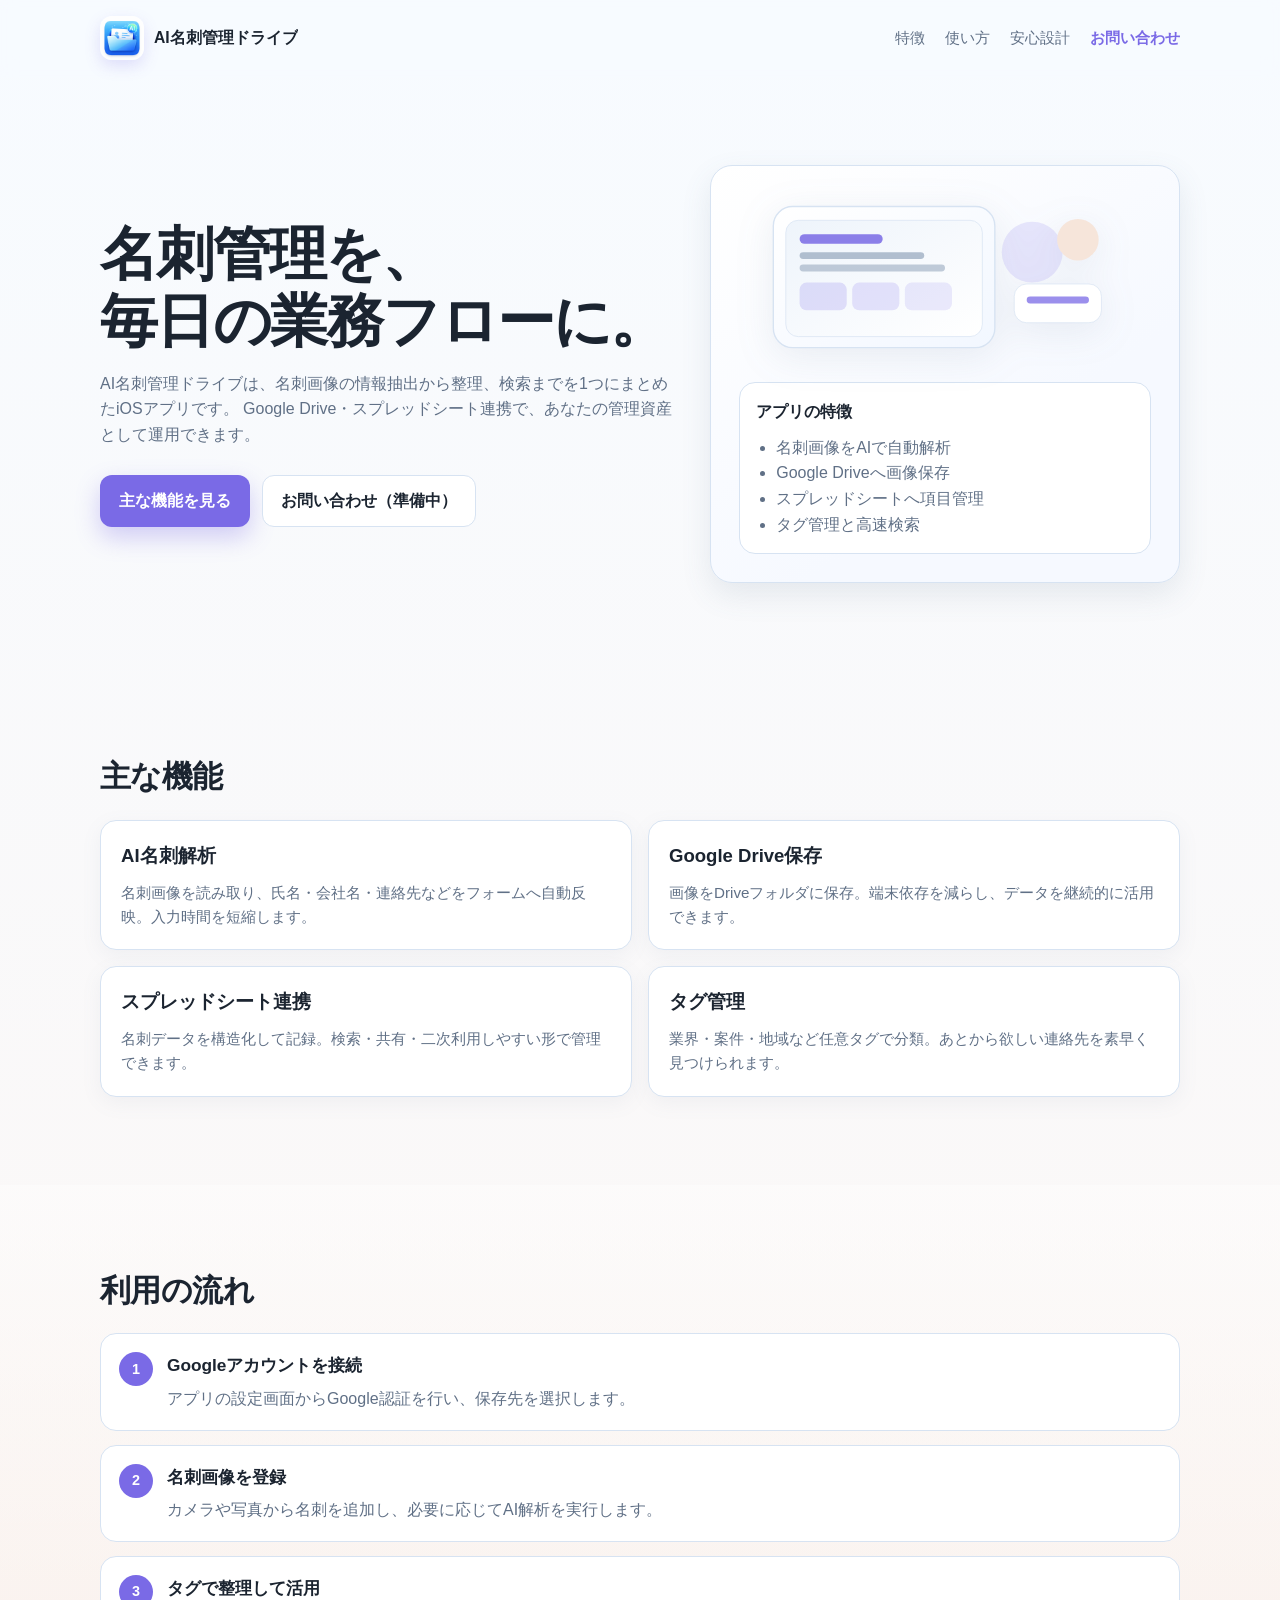
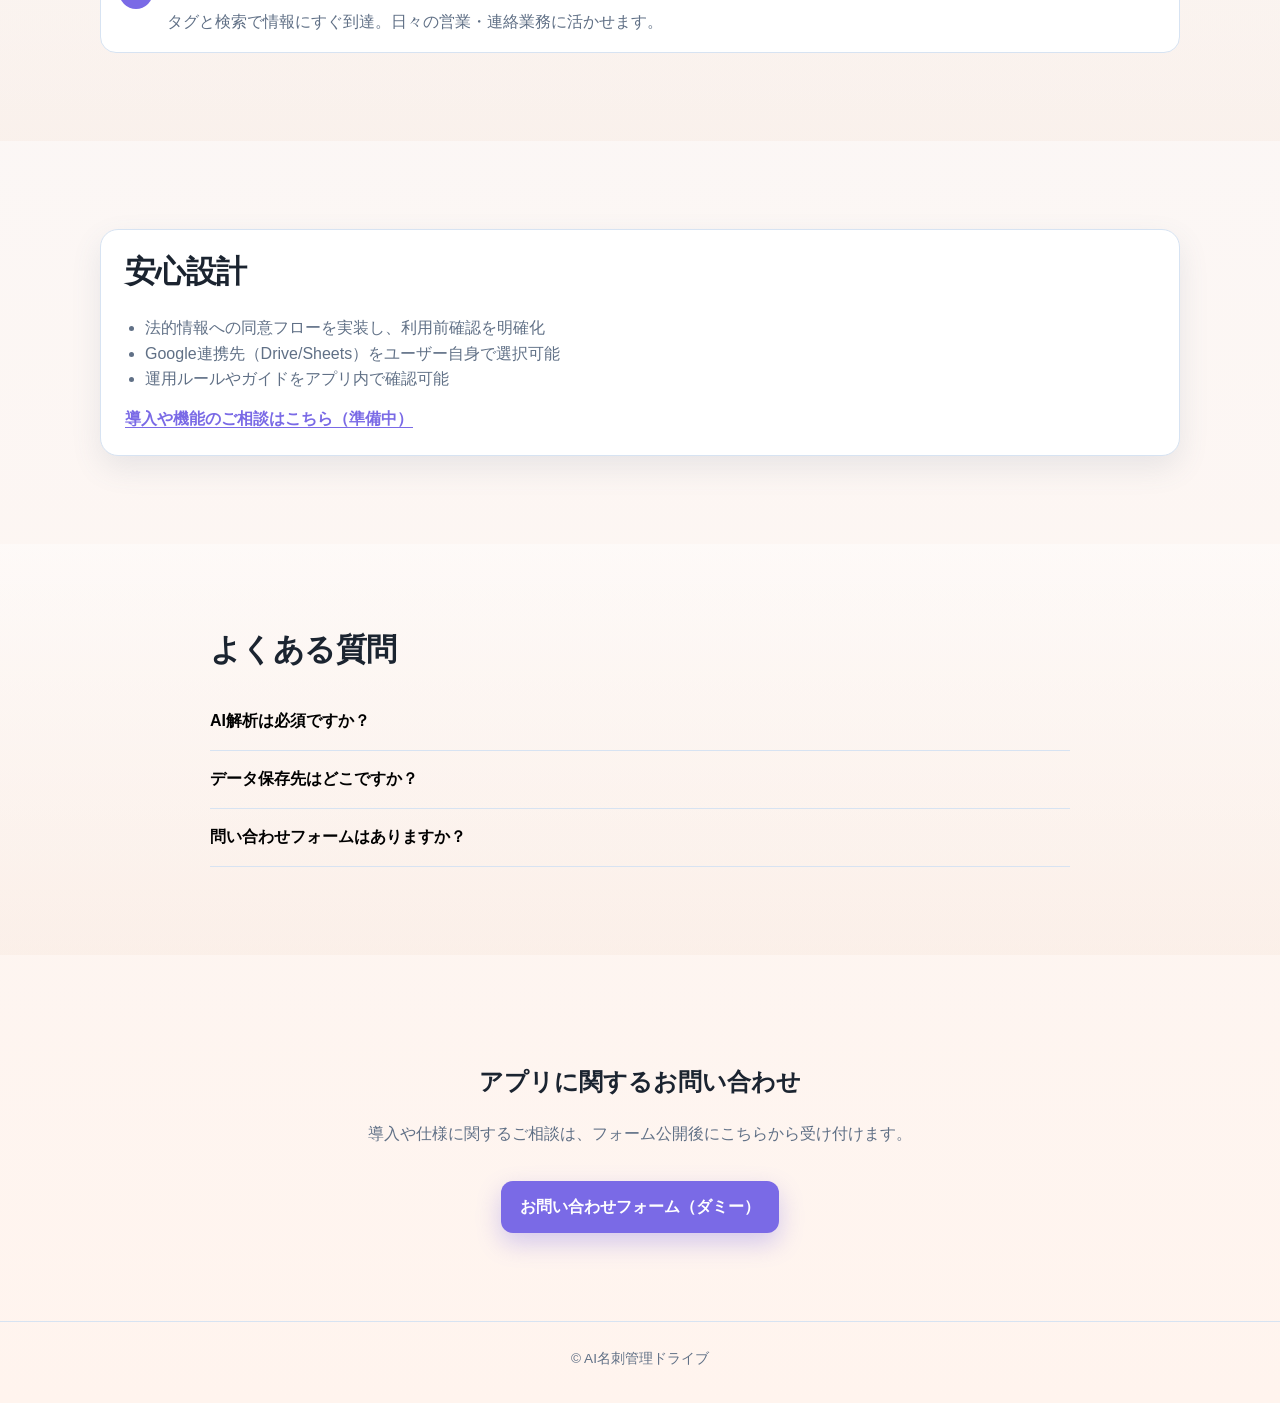
==== index.html @ 7cf6115e "Initial GitHub Pages site" ====
<!doctype html>
<html lang="ja">
  <head>
    <meta charset="UTF-8" />
    <meta name="viewport" content="width=device-width, initial-scale=1" />
    <title>AI名刺管理ドライブ | iOSアプリ紹介</title>
    <meta
      name="description"
      content="AI名刺管理ドライブは、名刺画像をAIで解析し、Google Drive/スプレッドシートへ整理保存できるiOSアプリです。"
    />
    <link rel="icon" type="image/png" href="./assets/header-logo.png" />
    <link rel="stylesheet" href="./styles.css" />
  </head>
  <body>
    <header class="site-header" id="top">
      <div class="container nav-wrap">
        <a href="#top" class="brand" aria-label="AI名刺管理ドライブ トップへ">
          <img src="./assets/header-logo.png" alt="AI名刺管理ドライブ ロゴ" class="brand-icon" />
          <span class="brand-text">AI名刺管理ドライブ</span>
        </a>
        <button class="menu-toggle" id="menu-toggle" aria-expanded="false" aria-controls="global-nav">MENU</button>
        <nav class="global-nav" id="global-nav">
          <a href="#features">特徴</a>
          <a href="#flow">使い方</a>
          <a href="#security">安心設計</a>
          <a href="contact.html" class="contact-link">お問い合わせ</a>
        </nav>
      </div>
    </header>

    <main>
      <section class="hero section">
        <div class="container hero-grid">
          <div class="hero-copy reveal">
            <h1>名刺管理を、<br />毎日の業務フローに。</h1>
            <p>
              AI名刺管理ドライブは、名刺画像の情報抽出から整理、検索までを1つにまとめたiOSアプリです。
              Google Drive・スプレッドシート連携で、あなたの管理資産として運用できます。
            </p>
            <div class="hero-actions">
              <a href="#features" class="btn btn-primary">主な機能を見る</a>
              <a href="contact.html" class="btn btn-secondary">お問い合わせ（準備中）</a>
            </div>
          </div>
          <div class="hero-preview reveal">
            <div class="hero-visual" role="img" aria-label="名刺管理アプリの動作イメージ">
              <svg viewBox="0 0 520 240" xmlns="http://www.w3.org/2000/svg">
                <defs>
                  <linearGradient id="panel" x1="0" y1="0" x2="1" y2="1">
                    <stop offset="0%" stop-color="#ffffff" />
                    <stop offset="100%" stop-color="#f2f7ff" />
                  </linearGradient>
                  <linearGradient id="screen" x1="0" y1="0" x2="1" y2="1">
                    <stop offset="0%" stop-color="#eef4fb" />
                    <stop offset="100%" stop-color="#ffffff" />
                  </linearGradient>
                </defs>
                <rect x="12" y="18" width="320" height="204" rx="28" fill="url(#panel)" stroke="#d7e3f2" stroke-width="2" />
                <rect x="30" y="38" width="284" height="168" rx="18" fill="url(#screen)" stroke="#d7e3f2" />
                <rect x="50" y="58" width="120" height="14" rx="7" fill="#7a6ae6" opacity="0.85" />
                <rect x="50" y="84" width="180" height="10" rx="5" fill="#9aabc0" opacity="0.75" />
                <rect x="50" y="102" width="210" height="10" rx="5" fill="#9aabc0" opacity="0.6" />
                <rect x="50" y="128" width="68" height="40" rx="10" fill="#7a6ae6" opacity="0.2" />
                <rect x="126" y="128" width="68" height="40" rx="10" fill="#7a6ae6" opacity="0.18" />
                <rect x="202" y="128" width="68" height="40" rx="10" fill="#7a6ae6" opacity="0.14" />
                <circle cx="386" cy="84" r="44" fill="#7a6ae6" opacity="0.15" />
                <circle cx="452" cy="66" r="30" fill="#f6e5da" />
                <rect x="360" y="130" width="126" height="56" rx="18" fill="#ffffff" stroke="#d7e3f2" />
                <rect x="378" y="148" width="90" height="10" rx="5" fill="#7a6ae6" opacity="0.75" />
              </svg>
            </div>
            <div class="preview-card">
              <p class="preview-title">アプリの特徴</p>
              <ul>
                <li>名刺画像をAIで自動解析</li>
                <li>Google Driveへ画像保存</li>
                <li>スプレッドシートへ項目管理</li>
                <li>タグ管理と高速検索</li>
              </ul>
            </div>
          </div>
        </div>
      </section>

      <section id="features" class="section">
        <div class="container">
          <h2 class="section-title reveal">主な機能</h2>
          <div class="feature-grid">
            <article class="feature-card reveal">
              <h3>AI名刺解析</h3>
              <p>名刺画像を読み取り、氏名・会社名・連絡先などをフォームへ自動反映。入力時間を短縮します。</p>
            </article>
            <article class="feature-card reveal">
              <h3>Google Drive保存</h3>
              <p>画像をDriveフォルダに保存。端末依存を減らし、データを継続的に活用できます。</p>
            </article>
            <article class="feature-card reveal">
              <h3>スプレッドシート連携</h3>
              <p>名刺データを構造化して記録。検索・共有・二次利用しやすい形で管理できます。</p>
            </article>
            <article class="feature-card reveal">
              <h3>タグ管理</h3>
              <p>業界・案件・地域など任意タグで分類。あとから欲しい連絡先を素早く見つけられます。</p>
            </article>
          </div>
        </div>
      </section>

      <section id="flow" class="section section-soft">
        <div class="container">
          <h2 class="section-title reveal">利用の流れ</h2>
          <ol class="flow-list">
            <li class="reveal">
              <span class="step">1</span>
              <div>
                <h3>Googleアカウントを接続</h3>
                <p>アプリの設定画面からGoogle認証を行い、保存先を選択します。</p>
              </div>
            </li>
            <li class="reveal">
              <span class="step">2</span>
              <div>
                <h3>名刺画像を登録</h3>
                <p>カメラや写真から名刺を追加し、必要に応じてAI解析を実行します。</p>
              </div>
            </li>
            <li class="reveal">
              <span class="step">3</span>
              <div>
                <h3>タグで整理して活用</h3>
                <p>タグと検索で情報にすぐ到達。日々の営業・連絡業務に活かせます。</p>
              </div>
            </li>
          </ol>
        </div>
      </section>

      <section id="security" class="section">
        <div class="container security-wrap reveal">
          <h2 class="section-title">安心設計</h2>
          <ul>
            <li>法的情報への同意フローを実装し、利用前確認を明確化</li>
            <li>Google連携先（Drive/Sheets）をユーザー自身で選択可能</li>
            <li>運用ルールやガイドをアプリ内で確認可能</li>
          </ul>
          <a href="contact.html" class="inline-link">導入や機能のご相談はこちら（準備中）</a>
        </div>
      </section>

      <section class="section section-soft">
        <div class="container faq-wrap">
          <h2 class="section-title reveal">よくある質問</h2>
          <div class="faq-item reveal">
            <button class="faq-question" type="button">AI解析は必須ですか？</button>
            <div class="faq-answer">
              <p>必須ではありません。APIキー未設定でも手入力で名刺登録できます。</p>
            </div>
          </div>
          <div class="faq-item reveal">
            <button class="faq-question" type="button">データ保存先はどこですか？</button>
            <div class="faq-answer">
              <p>名刺画像はGoogle Drive、項目データはGoogleスプレッドシートへの保存設計です。</p>
            </div>
          </div>
          <div class="faq-item reveal">
            <button class="faq-question" type="button">問い合わせフォームはありますか？</button>
            <div class="faq-answer">
              <p>現在準備中です。下記のダミーリンクを後日正式フォームへ差し替え予定です。</p>
            </div>
          </div>
        </div>
      </section>

      <section class="section final-cta">
        <div class="container reveal">
          <h2>アプリに関するお問い合わせ</h2>
          <p>導入や仕様に関するご相談は、フォーム公開後にこちらから受け付けます。</p>
          <a href="contact.html" class="btn btn-primary">お問い合わせフォーム（ダミー）</a>
        </div>
      </section>
    </main>

    <footer class="site-footer">
      <div class="container">
        <p>© AI名刺管理ドライブ</p>
      </div>
    </footer>

    <script src="./main.js"></script>
  </body>
</html>
---- styles.css ----
:root {
  --background: #f7fbff;
  --foreground: #1b2430;
  --primary: #7a6ae6;
  --primary-foreground: #ffffff;
  --secondary: #f6e5da;
  --secondary-foreground: #3a2a22;
  --muted: #eef4fb;
  --muted-foreground: #607086;
  --border: #d7e3f2;
  --card: #ffffff;
  --radius: 16px;
  --shadow: 0 12px 30px rgba(81, 103, 129, 0.12);
}

* {
  box-sizing: border-box;
}

html {
  scroll-behavior: smooth;
}

body {
  margin: 0;
  font-family: -apple-system, BlinkMacSystemFont, "Segoe UI", sans-serif;
  color: var(--foreground);
  background: linear-gradient(180deg, #f7fbff 0%, #fff4ee 100%);
  line-height: 1.6;
}

a {
  color: inherit;
  text-decoration: none;
}

.container {
  width: min(1080px, calc(100% - 2rem));
  margin-inline: auto;
}

.section {
  padding: 88px 0;
}

.section-soft {
  background: linear-gradient(180deg, rgba(255, 255, 255, 0.4), rgba(246, 229, 218, 0.35));
}

.section-title {
  margin: 0 0 24px;
  font-size: clamp(1.8rem, 2.4vw, 2.4rem);
  line-height: 1.2;
  letter-spacing: -0.02em;
}

.site-header {
  position: sticky;
  top: 0;
  z-index: 50;
  backdrop-filter: blur(8px);
  background: rgba(247, 251, 255, 0.82);
  border-bottom: 1px solid transparent;
  transition: border-color 0.2s ease, box-shadow 0.2s ease;
}

.site-header.is-scrolled {
  border-bottom-color: var(--border);
  box-shadow: 0 8px 24px rgba(40, 53, 70, 0.08);
}

.nav-wrap {
  min-height: 76px;
  display: flex;
  align-items: center;
  justify-content: space-between;
  gap: 12px;
}

.brand {
  display: flex;
  align-items: center;
  gap: 10px;
  min-width: 0;
}

.brand-icon {
  width: 44px;
  height: 44px;
  border-radius: 12px;
  object-fit: cover;
  box-shadow: 0 6px 16px rgba(122, 106, 230, 0.2);
}

.brand-text {
  font-weight: 700;
  font-size: 0.98rem;
  white-space: nowrap;
  overflow: hidden;
  text-overflow: ellipsis;
}

.global-nav {
  display: flex;
  align-items: center;
  gap: 20px;
  font-size: 0.95rem;
}

.global-nav a {
  color: var(--muted-foreground);
  transition: color 0.18s ease;
}

.global-nav a:hover {
  color: var(--foreground);
}

.global-nav .contact-link {
  color: var(--primary);
  font-weight: 700;
}

.menu-toggle {
  display: none;
  border: 1px solid var(--border);
  background: var(--card);
  color: var(--foreground);
  border-radius: 10px;
  padding: 8px 12px;
  font-size: 0.72rem;
  font-weight: 700;
  letter-spacing: 0.08em;
}

.hero-grid {
  display: grid;
  gap: 36px;
  grid-template-columns: 1.1fr 0.9fr;
  align-items: center;
}

.badge {
  display: inline-block;
  margin: 0 0 12px;
  padding: 6px 12px;
  border-radius: 999px;
  background: var(--primary);
  color: var(--primary-foreground);
  font-size: 0.75rem;
  font-weight: 700;
  letter-spacing: 0.08em;
}

.hero-copy h1 {
  margin: 0;
  font-size: clamp(2rem, 5vw, 3.6rem);
  line-height: 1.16;
  letter-spacing: -0.03em;
}

.hero-copy p {
  margin: 16px 0 0;
  color: var(--muted-foreground);
}

.hero-actions {
  margin-top: 28px;
  display: flex;
  gap: 12px;
  flex-wrap: wrap;
}

.btn {
  display: inline-flex;
  align-items: center;
  justify-content: center;
  border-radius: 12px;
  padding: 12px 18px;
  font-weight: 700;
  border: 1px solid transparent;
  transition: transform 0.18s ease, box-shadow 0.2s ease, background-color 0.2s ease;
}

.btn:hover {
  transform: translateY(-2px);
}

.btn-primary {
  background: var(--primary);
  color: var(--primary-foreground);
  box-shadow: 0 10px 24px rgba(122, 106, 230, 0.32);
}

.btn-primary:hover {
  box-shadow: 0 14px 28px rgba(122, 106, 230, 0.35);
}

.btn-secondary {
  background: var(--card);
  border-color: var(--border);
  color: var(--foreground);
}

.hero-preview {
  border: 1px solid var(--border);
  border-radius: calc(var(--radius) + 6px);
  padding: 28px;
  background: linear-gradient(145deg, #ffffff, #f6f9ff 65%);
  box-shadow: var(--shadow);
}

.hero-visual {
  width: min(360px, 100%);
  margin: 0 auto 22px;
}

.hero-visual svg {
  display: block;
  width: 100%;
  height: auto;
  filter: drop-shadow(0 8px 18px rgba(80, 99, 123, 0.1));
}

.preview-card {
  border: 1px solid var(--border);
  border-radius: var(--radius);
  background: var(--card);
  padding: 16px;
}

.preview-card .preview-title {
  margin: 0;
  font-weight: 700;
}

.preview-card ul {
  margin: 10px 0 0;
  padding-left: 20px;
  color: var(--muted-foreground);
}

.feature-grid {
  display: grid;
  grid-template-columns: repeat(2, minmax(0, 1fr));
  gap: 16px;
}

.feature-card {
  background: var(--card);
  border: 1px solid var(--border);
  border-radius: var(--radius);
  padding: 20px;
  box-shadow: 0 6px 20px rgba(110, 130, 156, 0.08);
}

.feature-card h3 {
  margin: 0;
  font-size: 1.16rem;
}

.feature-card p {
  margin: 10px 0 0;
  color: var(--muted-foreground);
  font-size: 0.95rem;
}

.flow-list {
  margin: 0;
  padding: 0;
  list-style: none;
  display: grid;
  gap: 14px;
}

.flow-list li {
  border: 1px solid var(--border);
  border-radius: var(--radius);
  background: var(--card);
  padding: 18px;
  display: flex;
  align-items: flex-start;
  gap: 14px;
}

.step {
  flex-shrink: 0;
  width: 34px;
  height: 34px;
  border-radius: 50%;
  background: var(--primary);
  color: var(--primary-foreground);
  display: inline-flex;
  align-items: center;
  justify-content: center;
  font-size: 0.9rem;
  font-weight: 700;
}

.flow-list h3 {
  margin: 0;
  font-size: 1.08rem;
}

.flow-list p {
  margin: 6px 0 0;
  color: var(--muted-foreground);
}

.security-wrap {
  border: 1px solid var(--border);
  border-radius: calc(var(--radius) + 2px);
  background: var(--card);
  box-shadow: var(--shadow);
  padding: 24px;
}

.security-wrap ul {
  margin: 0;
  padding-left: 20px;
  color: var(--muted-foreground);
}

.inline-link {
  display: inline-block;
  margin-top: 14px;
  color: var(--primary);
  font-weight: 700;
  text-decoration: underline;
  text-underline-offset: 3px;
}

.faq-wrap {
  max-width: 860px;
}

.faq-item {
  border-bottom: 1px solid var(--border);
}

.faq-question {
  width: 100%;
  border: 0;
  background: transparent;
  padding: 18px 0;
  text-align: left;
  font-size: 1rem;
  font-weight: 700;
  cursor: pointer;
}

.faq-answer {
  max-height: 0;
  overflow: hidden;
  transition: max-height 0.25s ease;
}

.faq-answer p {
  margin: 0 0 16px;
  color: var(--muted-foreground);
}

.faq-item.is-open .faq-answer {
  max-height: 160px;
}

.final-cta {
  text-align: center;
}

.final-cta p {
  margin-top: 10px;
  color: var(--muted-foreground);
}

.final-cta .btn {
  margin-top: 18px;
}

.site-footer {
  padding: 26px 0 34px;
  border-top: 1px solid var(--border);
}

.site-footer p {
  margin: 0;
  font-size: 0.85rem;
  color: var(--muted-foreground);
  text-align: center;
}

.reveal {
  opacity: 0;
  transform: translateY(16px);
  transition: opacity 0.5s ease, transform 0.5s ease;
}

.reveal.is-visible {
  opacity: 1;
  transform: translateY(0);
}

@media (max-width: 900px) {
  .hero-grid {
    grid-template-columns: 1fr;
  }

  .feature-grid {
    grid-template-columns: 1fr;
  }
}

@media (max-width: 760px) {
  .section {
    padding: 72px 0;
  }

  .brand-text {
    max-width: 170px;
  }

  .menu-toggle {
    display: inline-flex;
  }

  .global-nav {
    position: absolute;
    top: 76px;
    left: 0;
    right: 0;
    padding: 14px 1rem 18px;
    background: rgba(247, 251, 255, 0.98);
    border-bottom: 1px solid var(--border);
    display: grid;
    gap: 10px;
    opacity: 0;
    pointer-events: none;
    transform: translateY(-8px);
    transition: opacity 0.2s ease, transform 0.2s ease;
  }

  .global-nav.is-open {
    opacity: 1;
    pointer-events: auto;
    transform: translateY(0);
  }

  .hero-actions .btn {
    width: 100%;
  }
}
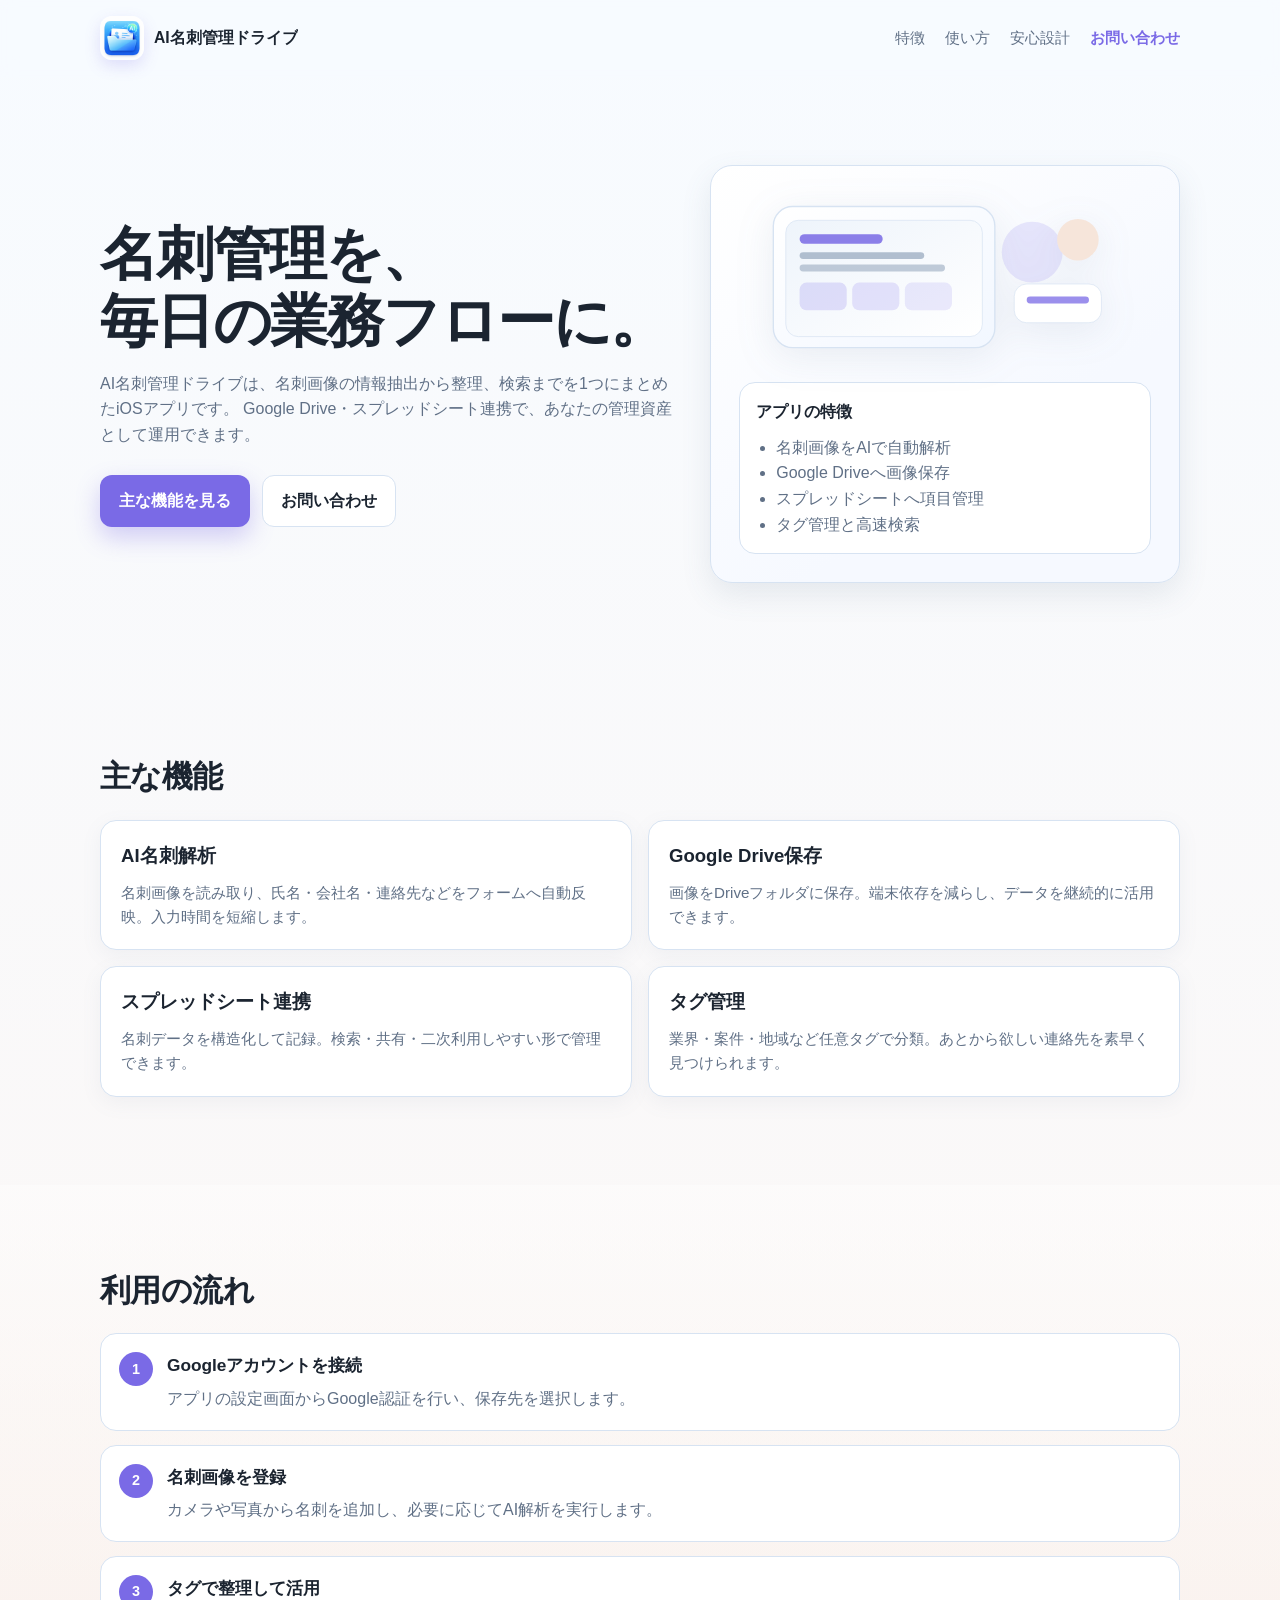
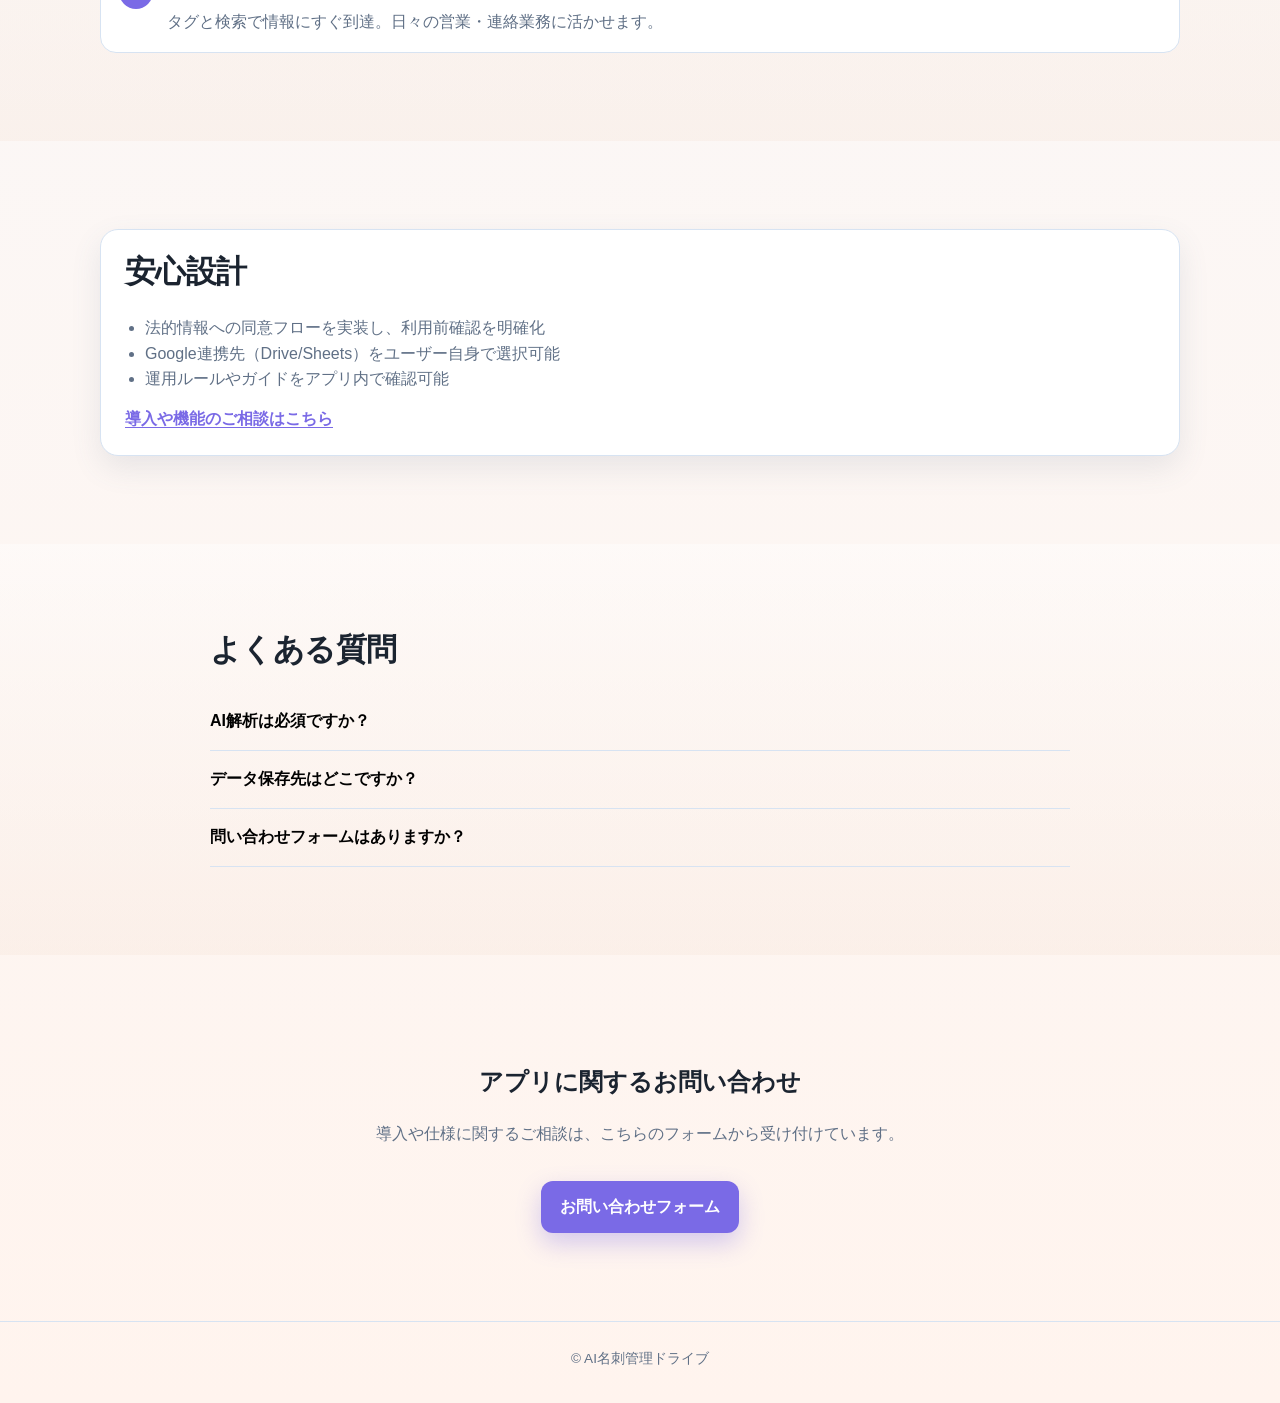
==== commit fc610734: "お問い合わせフォームURLを正式版に更新しcontactページを削除" ====
--- a/index.html
+++ b/index.html
@@ -23,7 +23,13 @@
           <a href="#features">特徴</a>
           <a href="#flow">使い方</a>
           <a href="#security">安心設計</a>
-          <a href="contact.html" class="contact-link">お問い合わせ</a>
+          <a
+            href="https://forms.gle/RqPMv9adF3muDR3X6"
+            class="contact-link"
+            target="_blank"
+            rel="noopener noreferrer"
+            >お問い合わせ</a
+          >
         </nav>
       </div>
     </header>
@@ -39,7 +45,13 @@
             </p>
             <div class="hero-actions">
               <a href="#features" class="btn btn-primary">主な機能を見る</a>
-              <a href="contact.html" class="btn btn-secondary">お問い合わせ（準備中）</a>
+              <a
+                href="https://forms.gle/RqPMv9adF3muDR3X6"
+                class="btn btn-secondary"
+                target="_blank"
+                rel="noopener noreferrer"
+                >お問い合わせ</a
+              >
             </div>
           </div>
           <div class="hero-preview reveal">
@@ -143,7 +155,13 @@
             <li>Google連携先（Drive/Sheets）をユーザー自身で選択可能</li>
             <li>運用ルールやガイドをアプリ内で確認可能</li>
           </ul>
-          <a href="contact.html" class="inline-link">導入や機能のご相談はこちら（準備中）</a>
+          <a
+            href="https://forms.gle/RqPMv9adF3muDR3X6"
+            class="inline-link"
+            target="_blank"
+            rel="noopener noreferrer"
+            >導入や機能のご相談はこちら</a
+          >
         </div>
       </section>
 
@@ -165,7 +183,7 @@
           <div class="faq-item reveal">
             <button class="faq-question" type="button">問い合わせフォームはありますか？</button>
             <div class="faq-answer">
-              <p>現在準備中です。下記のダミーリンクを後日正式フォームへ差し替え予定です。</p>
+              <p>お問い合わせはフォームから受け付けています。下記リンクよりご連絡ください。</p>
             </div>
           </div>
         </div>
@@ -174,8 +192,14 @@
       <section class="section final-cta">
         <div class="container reveal">
           <h2>アプリに関するお問い合わせ</h2>
-          <p>導入や仕様に関するご相談は、フォーム公開後にこちらから受け付けます。</p>
-          <a href="contact.html" class="btn btn-primary">お問い合わせフォーム（ダミー）</a>
+          <p>導入や仕様に関するご相談は、こちらのフォームから受け付けています。</p>
+          <a
+            href="https://forms.gle/RqPMv9adF3muDR3X6"
+            class="btn btn-primary"
+            target="_blank"
+            rel="noopener noreferrer"
+            >お問い合わせフォーム</a
+          >
         </div>
       </section>
     </main>
